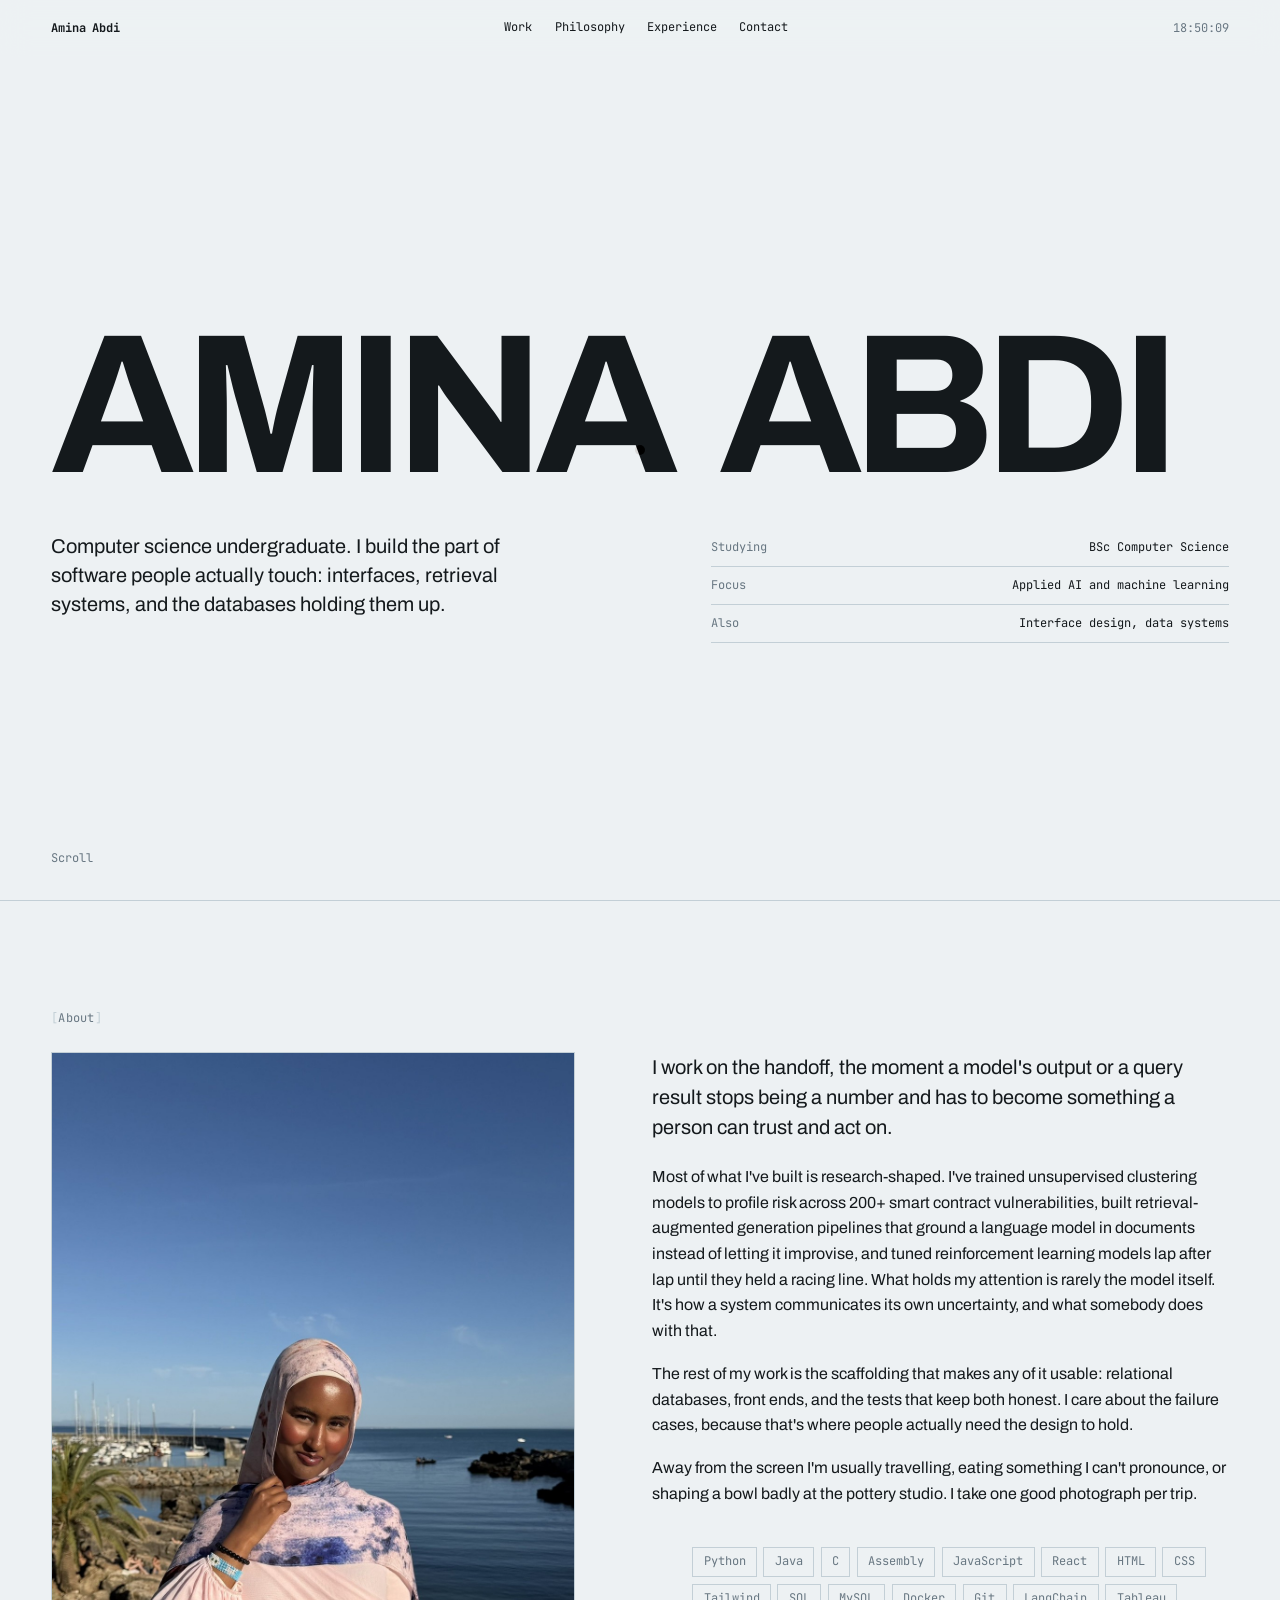
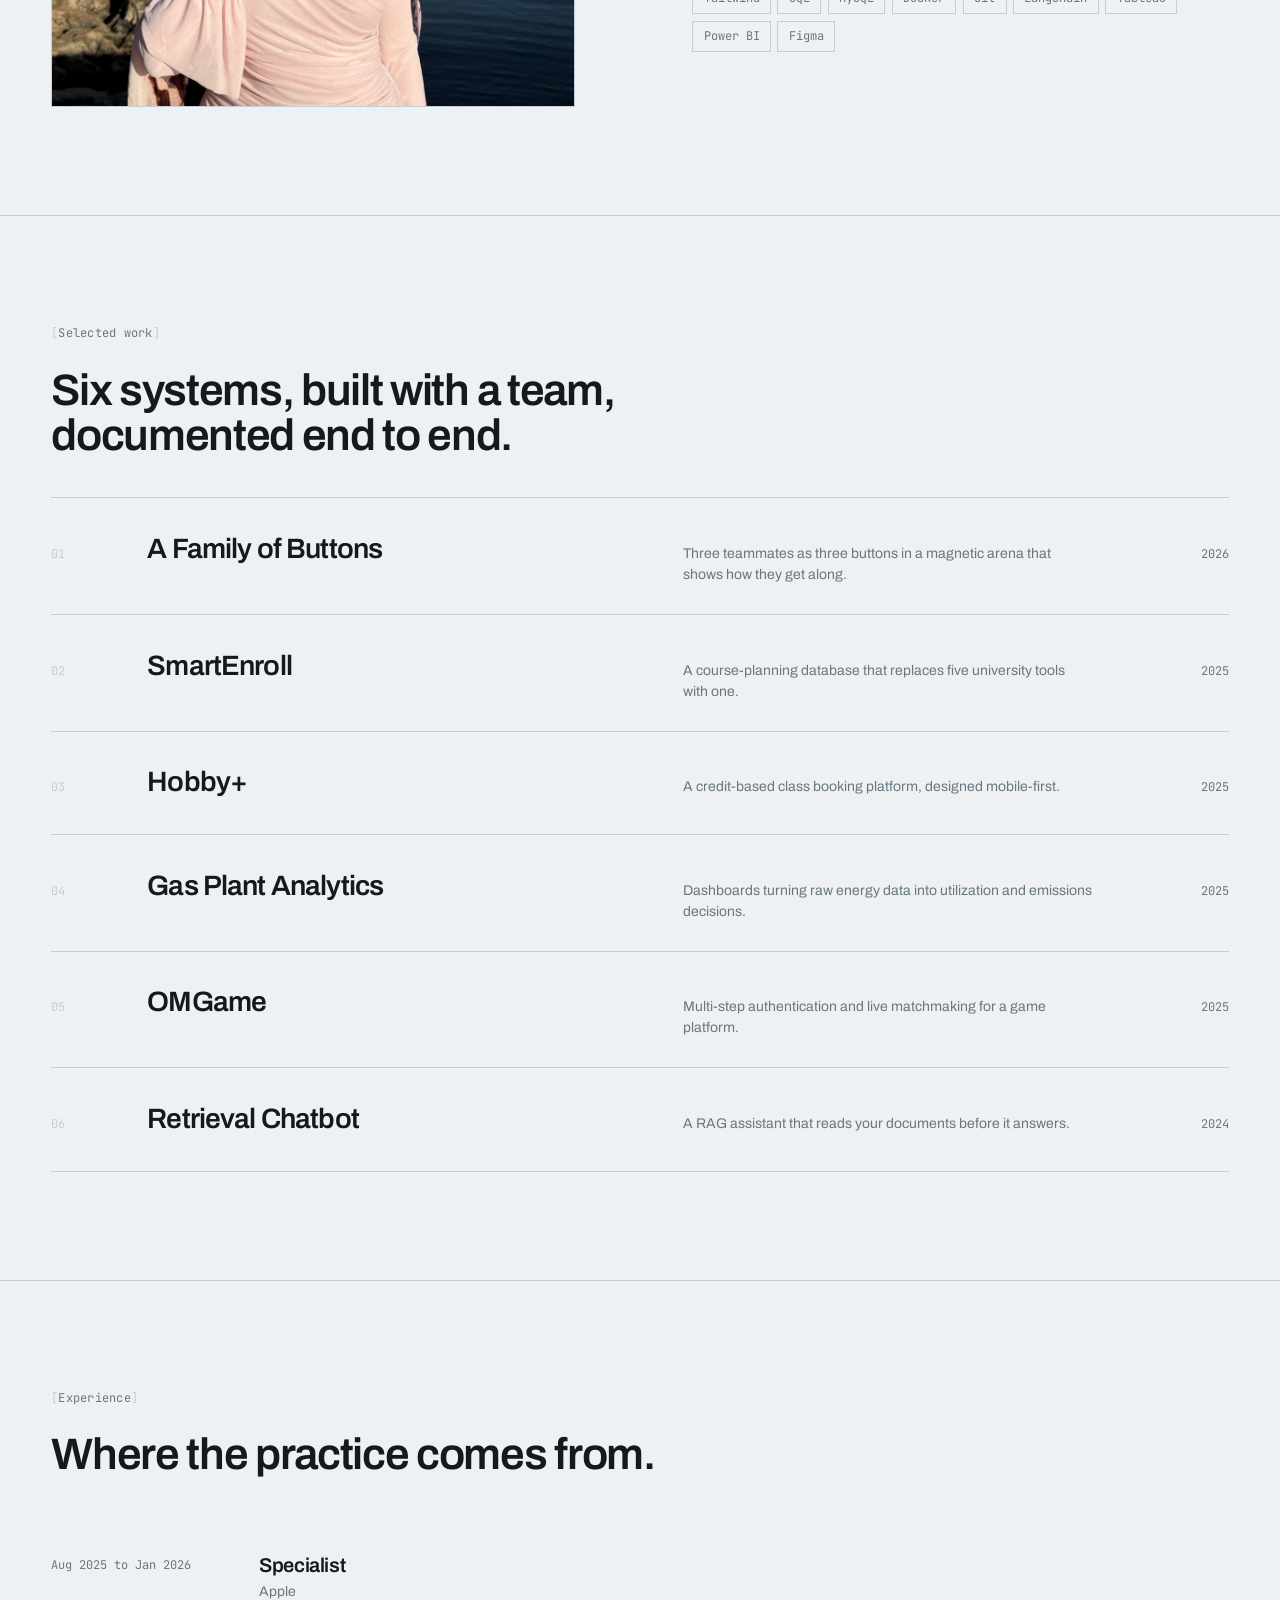
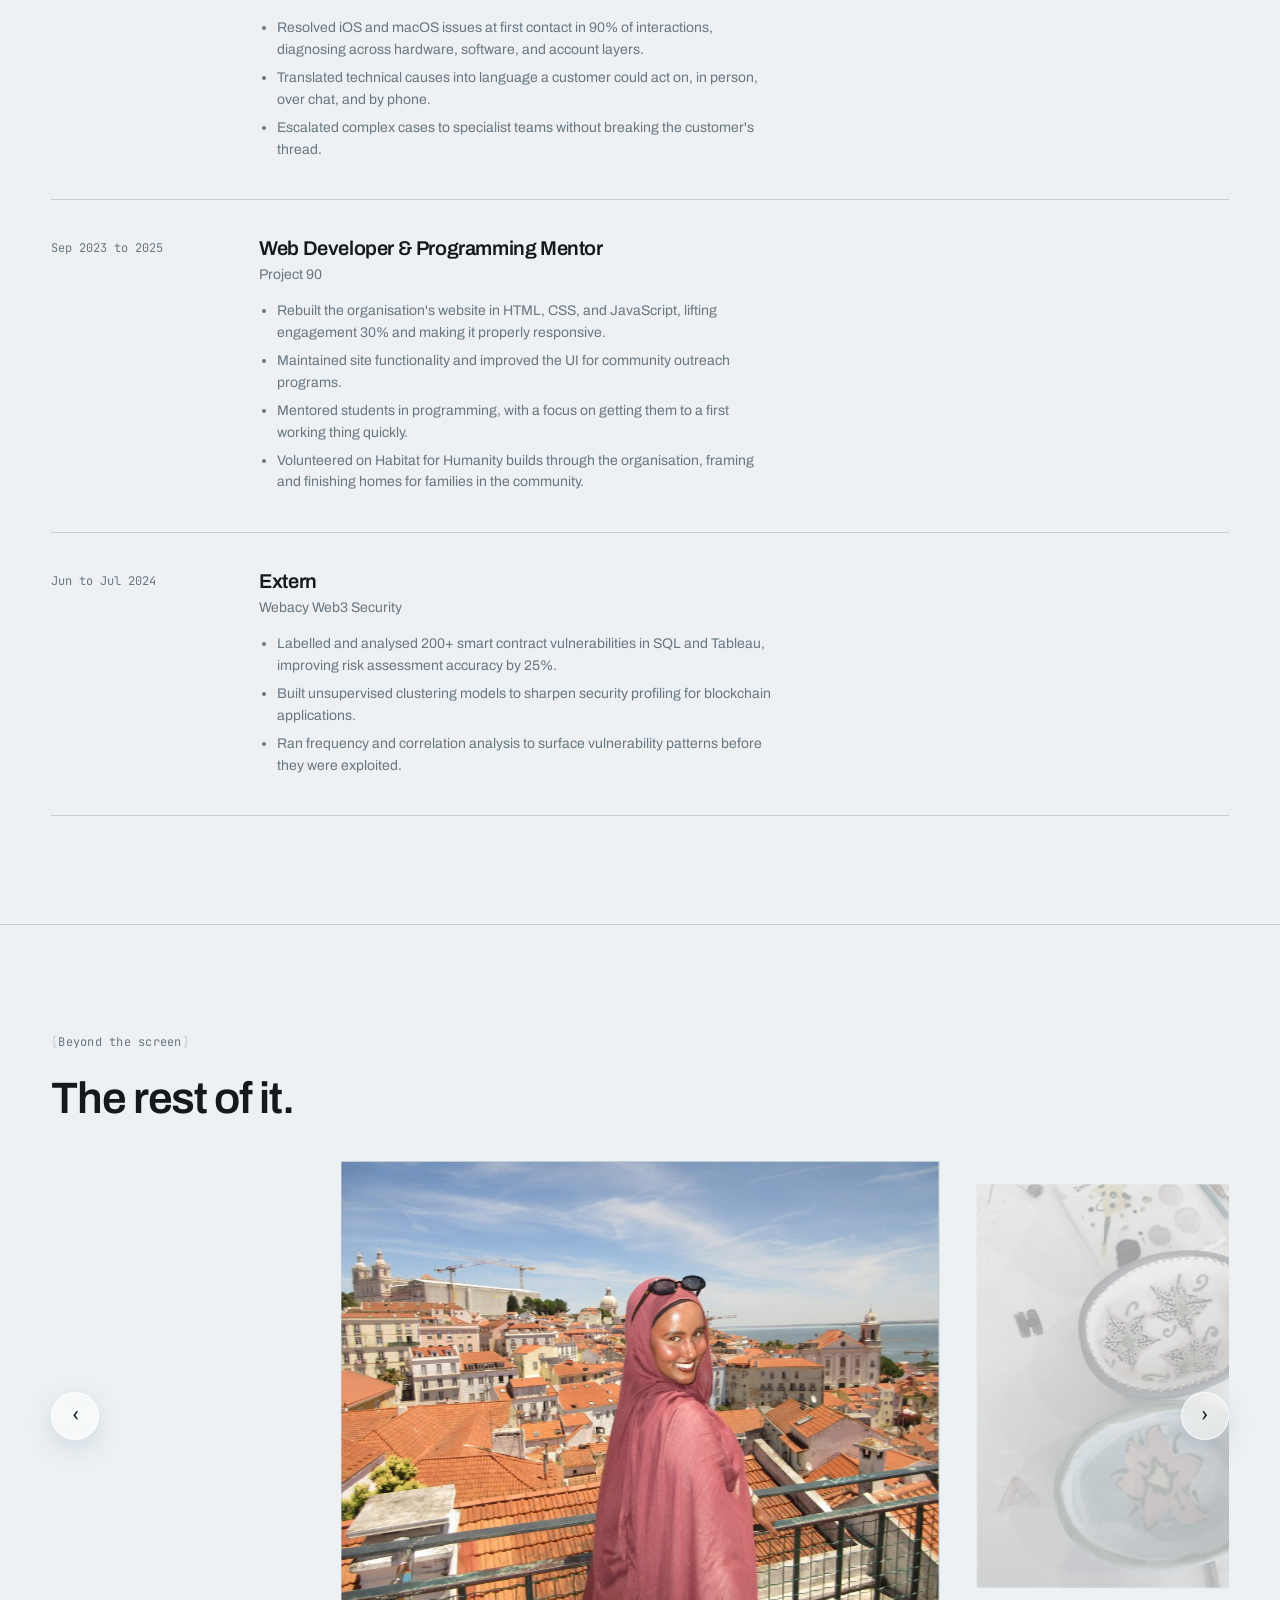
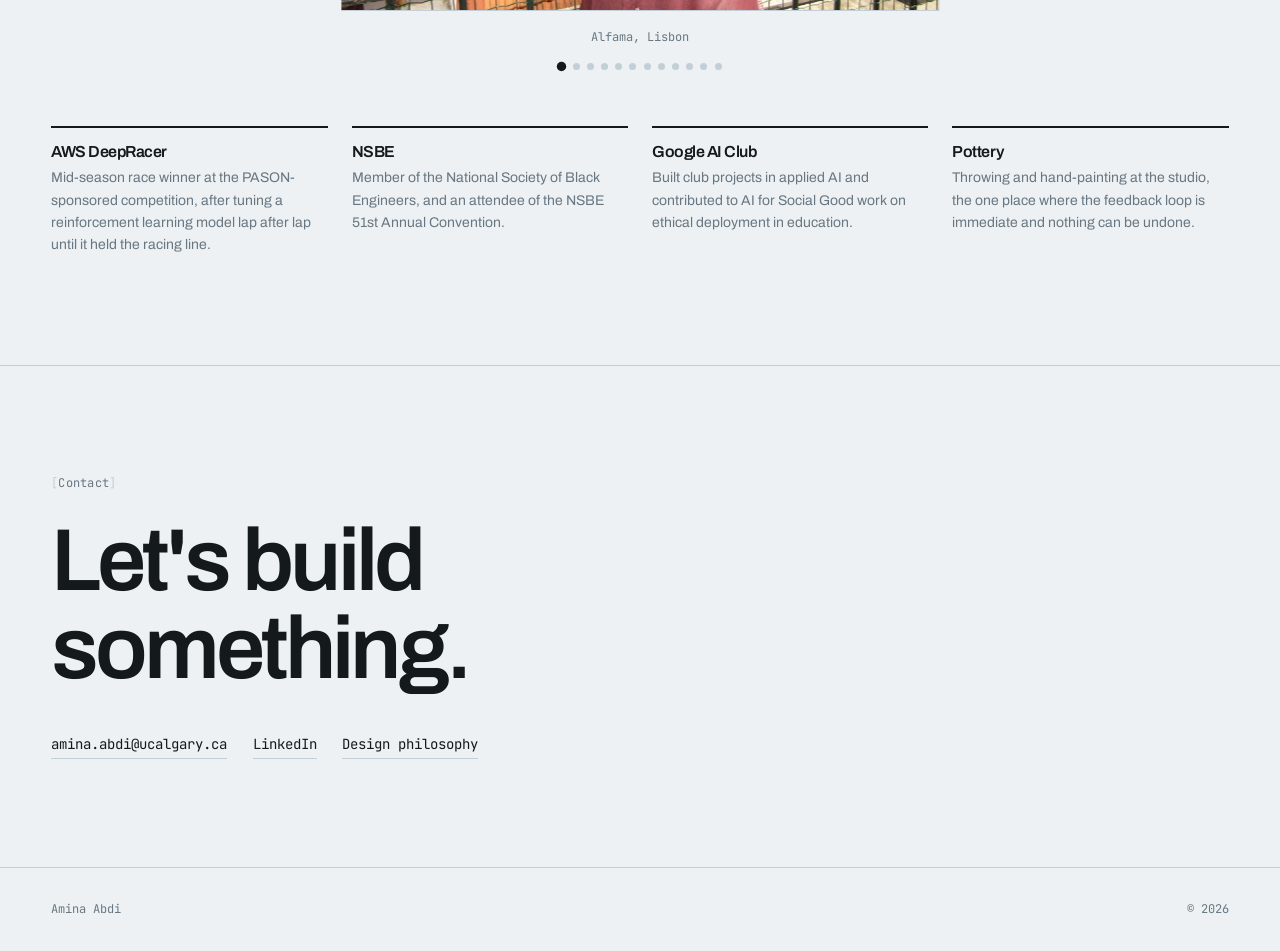
==== index.html @ ae1eb904 "CPSC 581 Portfolio: first version" ====
<!DOCTYPE html>
<html lang="en">
<head>
<meta charset="UTF-8">
<meta name="viewport" content="width=device-width, initial-scale=1.0">
<title>Amina Abdi | Computer Science &amp; Design</title>
<meta name="description" content="Portfolio of Amina Abdi. Computer science, applied AI and machine learning, and the interfaces that make them usable.">
<link rel="preconnect" href="https://fonts.googleapis.com">
<link rel="preconnect" href="https://fonts.gstatic.com" crossorigin>
<link href="https://fonts.googleapis.com/css2?family=Archivo:wght@400;500;600;700&family=JetBrains+Mono:wght@400;500&display=swap" rel="stylesheet">
<link rel="stylesheet" href="css/style.css">
</head>
<body>

<nav class="nav">
  <a href="index.html" class="nav-name">Amina Abdi</a>
  <div class="nav-links">
    <a href="#work">Work</a>
    <a href="philosophy.html">Philosophy</a>
    <a href="#experience">Experience</a>
    <a href="#contact">Contact</a>
  </div>
  <div class="clock"></div>
</nav>

<!-- ============ HERO ============ -->
<header class="hero">
  <h1 class="hero-name">AMINA ABDI</h1>

  <div class="hero-grid">
    <p class="hero-intro">
      Computer science undergraduate. I build the part of software
      people actually touch: interfaces, retrieval systems, and the databases
      holding them up.
    </p>

    <div class="hero-meta">
      <div><span>Studying</span><span>BSc Computer Science</span></div>
      <div><span>Focus</span><span>Applied AI and machine learning</span></div>
      <div><span>Also</span><span>Interface design, data systems</span></div>
    </div>
  </div>

  <div class="scroll-cue">Scroll</div>
</header>

<!-- ============ ABOUT ============ -->
<section class="section" id="about">
  <div class="wrap">
    <span class="marker">About</span>
    <div class="about-grid">

      <figure class="portrait" style="margin:0">
        <img src="assets/img/portrait.jpg" alt="Amina Abdi">
      </figure>

      <div>
        <p class="lede">
          I work on the handoff, the moment a model's output or a query result
          stops being a number and has to become something a person can trust
          and act on.
        </p>
        <p>
          Most of what I've built is research-shaped. I've trained unsupervised
          clustering models to profile risk across 200+ smart contract
          vulnerabilities, built retrieval-augmented generation pipelines that
          ground a language model in documents instead of letting it improvise,
          and tuned reinforcement learning models lap after lap until they held
          a racing line. What holds my attention is rarely the model itself. It's
          how a system communicates its own uncertainty, and what somebody
          does with that.
        </p>
        <p>
          The rest of my work is the scaffolding that makes any of it usable:
          relational databases, front ends, and the tests that keep both honest.
          I care about the failure cases, because that's where people actually
          need the design to hold.
        </p>
        <p>
          Away from the screen I'm usually travelling, eating something I can't
          pronounce, or shaping a bowl badly at the pottery studio. I take one
          good photograph per trip.
        </p>

        <ul class="skills">
          <li>Python</li><li>Java</li><li>C</li><li>Assembly</li>
          <li>JavaScript</li><li>React</li><li>HTML</li><li>CSS</li>
          <li>Tailwind</li><li>SQL</li><li>MySQL</li><li>Docker</li>
          <li>Git</li><li>LangChain</li><li>Tableau</li><li>Power BI</li>
          <li>Figma</li>
        </ul>
      </div>
    </div>
  </div>
</section>

<!-- ============ WORK ============ -->
<section class="section" id="work">
  <div class="wrap">
    <span class="marker">Selected work</span>
    <h2 class="section-head reveal">Six systems, built with a team, documented end to end.</h2>

    <div class="work-list">

      <a class="work-row" href="work/family-of-buttons.html" data-preview="assets/img/fob-final.jpg">
        <span class="work-index">01</span>
        <span class="work-title">A Family of Buttons</span>
        <span class="work-desc">Three teammates as three buttons in a magnetic arena that shows how they get along.</span>
        <span class="work-year">2026</span>
      </a>

      <a class="work-row" href="work/smartenroll.html" data-preview="assets/img/smartenroll-erd.png">
        <span class="work-index">02</span>
        <span class="work-title">SmartEnroll</span>
        <span class="work-desc">A course-planning database that replaces five university tools with one.</span>
        <span class="work-year">2025</span>
      </a>

      <a class="work-row" href="work/hobbyplus.html" data-preview="assets/img/hobbyplus-mobile.png">
        <span class="work-index">03</span>
        <span class="work-title">Hobby+</span>
        <span class="work-desc">A credit-based class booking platform, designed mobile-first.</span>
        <span class="work-year">2025</span>
      </a>

      <a class="work-row" href="work/gas-analytics.html" data-preview="assets/img/hackathon.png">
        <span class="work-index">04</span>
        <span class="work-title">Gas Plant Analytics</span>
        <span class="work-desc">Dashboards turning raw energy data into utilization and emissions decisions.</span>
        <span class="work-year">2025</span>
      </a>

      <a class="work-row" href="work/omgame.html" data-preview="assets/img/omgame.png">
        <span class="work-index">05</span>
        <span class="work-title">OMGame</span>
        <span class="work-desc">Multi-step authentication and live matchmaking for a game platform.</span>
        <span class="work-year">2025</span>
      </a>

      <a class="work-row" href="work/ai-chatbot.html" data-preview="assets/img/chatbot.png">
        <span class="work-index">06</span>
        <span class="work-title">Retrieval Chatbot</span>
        <span class="work-desc">A RAG assistant that reads your documents before it answers.</span>
        <span class="work-year">2024</span>
      </a>

    </div>
  </div>
</section>

<!-- ============ EXPERIENCE ============ -->
<section class="section" id="experience">
  <div class="wrap">
    <span class="marker">Experience</span>
    <h2 class="section-head reveal">Where the practice comes from.</h2>

    <div class="exp-row">
      <div class="exp-when">Aug 2025 to Jan 2026</div>
      <div>
        <div class="exp-role">Specialist</div>
        <div class="exp-org">Apple</div>
        <ul>
          <li>Resolved iOS and macOS issues at first contact in 90% of interactions, diagnosing across hardware, software, and account layers.</li>
          <li>Translated technical causes into language a customer could act on, in person, over chat, and by phone.</li>
          <li>Escalated complex cases to specialist teams without breaking the customer's thread.</li>
        </ul>
      </div>
    </div>

    <div class="exp-row">
      <div class="exp-when">Sep 2023 to 2025</div>
      <div>
        <div class="exp-role">Web Developer &amp; Programming Mentor</div>
        <div class="exp-org">Project 90</div>
        <ul>
          <li>Rebuilt the organisation's website in HTML, CSS, and JavaScript, lifting engagement 30% and making it properly responsive.</li>
          <li>Maintained site functionality and improved the UI for community outreach programs.</li>
          <li>Mentored students in programming, with a focus on getting them to a first working thing quickly.</li>
          <li>Volunteered on Habitat for Humanity builds through the organisation, framing and finishing homes for families in the community.</li>
        </ul>
      </div>
    </div>

    <div class="exp-row">
      <div class="exp-when">Jun to Jul 2024</div>
      <div>
        <div class="exp-role">Extern</div>
        <div class="exp-org">Webacy Web3 Security</div>
        <ul>
          <li>Labelled and analysed 200+ smart contract vulnerabilities in SQL and Tableau, improving risk assessment accuracy by 25%.</li>
          <li>Built unsupervised clustering models to sharpen security profiling for blockchain applications.</li>
          <li>Ran frequency and correlation analysis to surface vulnerability patterns before they were exploited.</li>
        </ul>
      </div>
    </div>
  </div>
</section>

<!-- ============ BEYOND ============ -->
<section class="section" id="beyond">
  <div class="wrap">
    <span class="marker">Beyond the screen</span>
    <h2 class="section-head reveal">The rest of it.</h2>

    <div class="carousel" data-carousel>
      <button class="car-btn car-prev" type="button" aria-label="Previous photo">&#8249;</button>
      <div class="car-viewport">
        <ul class="car-track">
          <li class="car-slide"><img src="assets/img/lisbon-portrait.jpg" alt="Amina on a terrace above the rooftops of Alfama, Lisbon" data-caption="Alfama, Lisbon"></li>
          <li class="car-slide"><img src="assets/img/pottery.jpg" alt="Two hand-painted ceramic dishes with floral patterns" data-caption="Pottery studio"></li>
          <li class="car-slide"><img src="assets/img/sintra-castle.jpg" alt="Stone tower and terraced gardens at Quinta da Regaleira" data-caption="Quinta da Regaleira, Sintra"></li>
          <li class="car-slide"><img src="assets/img/nsbe-wall.jpg" alt="Amina at the National Society of Black Engineers annual convention" data-caption="NSBE Annual Convention"></li>
          <li class="car-slide"><img src="assets/img/portugal.jpg" alt="Cliffs meeting the Atlantic at Cascais" data-caption="Cascais, Portugal"></li>
          <li class="car-slide"><img src="assets/img/nata.jpg" alt="Four pastéis de nata on a plate" data-caption="Pastéis de nata"></li>
          <li class="car-slide"><img src="assets/img/deepracer.jpg" alt="Amina beside the DeepRacer competition banner after winning" data-caption="AWS DeepRacer race winners"></li>
          <li class="car-slide"><img src="assets/img/travel.jpg" alt="Amina on the Dom Luís I Bridge in Porto" data-caption="Porto, Portugal"></li>
          <li class="car-slide"><img src="assets/img/sintra-path.jpg" alt="Cobbled path winding past a spired tower in Sintra" data-caption="Sintra"></li>
          <li class="car-slide"><img src="assets/img/lisbon-view.jpg" alt="Amina with arms raised at a viewpoint over Lisbon and the river" data-caption="Miradouro, Lisbon"></li>
          <li class="car-slide"><img src="assets/img/palace.jpg" alt="Chandeliered hall of a Portuguese palace" data-caption="Palace interior, Sintra"></li>
          <li class="car-slide"><img src="assets/img/nsbe-badge.jpg" alt="Amina's NSBE annual convention badge" data-caption="NSBE Annual Convention, Chicago"></li>
        </ul>
      </div>
      <button class="car-btn car-next" type="button" aria-label="Next photo">&#8250;</button>
      <p class="car-caption" aria-live="polite"></p>
      <div class="car-dots"></div>
    </div>

    <div class="notes">
      <div class="note">
        <h3>AWS DeepRacer</h3>
        <p>Mid-season race winner at the PASON-sponsored competition, after tuning a reinforcement learning model lap after lap until it held the racing line.</p>
      </div>
      <div class="note">
        <h3>NSBE</h3>
        <p>Member of the National Society of Black Engineers, and an attendee of the NSBE 51st Annual Convention.</p>
      </div>
      <div class="note">
        <h3>Google AI Club</h3>
        <p>Built club projects in applied AI and contributed to AI for Social Good work on ethical deployment in education.</p>
      </div>
      <div class="note">
        <h3>Pottery</h3>
        <p>Throwing and hand-painting at the studio, the one place where the feedback loop is immediate and nothing can be undone.</p>
      </div>
    </div>
  </div>
</section>

<!-- ============ CONTACT ============ -->
<section class="section" id="contact">
  <div class="wrap">
    <span class="marker">Contact</span>
    <h2 class="contact-head reveal">Let's build<br>something.</h2>
    <div class="contact-links">
      <a href="mailto:amina.abdi@ucalgary.ca">amina.abdi@ucalgary.ca</a>
      <a href="https://ca.linkedin.com/in/abdi-amina" target="_blank" rel="noopener">LinkedIn</a>
      <a href="philosophy.html">Design philosophy</a>
    </div>
  </div>
</section>

<footer class="foot">
  <span>Amina Abdi</span>
  <span>&copy; 2026</span>
</footer>

<script src="js/main.js"></script>
</body>
</html>
---- css/style.css ----
/* ============================================================
   AMINA ABDI — PORTFOLIO
   Design system: "Cold Clarity"
   Palette and type pulled from glacial / editorial references.
   ============================================================ */

/* ---------- 1. TOKENS ---------- */
:root {
  /* Colour — a cold, glacial monochrome. Warmth comes from photographs only. */
  --ice:    #EDF1F3;   /* page base        */
  --frost:  #FFFFFF;   /* raised panels    */
  --mist:   #C3CFD6;   /* rules, dividers  */
  --slate:  #687782;   /* secondary text   */
  --ink:    #14191C;   /* display + body   */
  --glow:   #8FBAD4;   /* the lit igloo edge — the one accent */

  /* Type */
  --display: "Archivo", "Helvetica Neue", Helvetica, Arial, sans-serif;
  --mono: "JetBrains Mono", ui-monospace, "SF Mono", Menlo, monospace;

  /* Scale — a modular scale, ~1.33 */
  --t-xs:   0.75rem;
  --t-sm:   0.875rem;
  --t-base: 1rem;
  --t-md:   1.25rem;
  --t-lg:   1.75rem;
  --t-xl:   2.75rem;
  --t-2xl:  4rem;

  /* Space */
  --gutter: clamp(1.25rem, 4vw, 4rem);
  --section: clamp(5rem, 12vh, 9rem);

  /* Motion */
  --ease: cubic-bezier(0.22, 0.61, 0.36, 1);
}

/* ---------- 2. RESET ---------- */
*, *::before, *::after { box-sizing: border-box; }

html {
  scroll-behavior: smooth;
  -webkit-font-smoothing: antialiased;
  -moz-osx-font-smoothing: grayscale;
}

body {
  margin: 0;
  background: var(--ice);
  color: var(--ink);
  font-family: var(--display);
  font-size: var(--t-base);
  line-height: 1.6;
  font-weight: 400;
  overflow-x: hidden;
}

img { max-width: 100%; display: block; }

a { color: inherit; text-decoration: none; }

h1, h2, h3 { margin: 0; font-weight: 600; letter-spacing: -0.03em; line-height: 1.02; }

p { margin: 0 0 1.1em; max-width: 68ch; }

::selection { background: var(--glow); color: var(--ink); }

/* Keyboard focus — visible, never removed */
:focus-visible {
  outline: 2px solid var(--ink);
  outline-offset: 4px;
}

/* ---------- 3. SHARED PIECES ---------- */

/* A monospace marker. Encodes a section's position, not decoration. */
.marker {
  font-family: var(--mono);
  font-size: var(--t-xs);
  color: var(--slate);
  letter-spacing: 0.02em;
  display: block;
  margin-bottom: 1.5rem;
}
.marker::before { content: "["; color: var(--mist); }
.marker::after  { content: "]"; color: var(--mist); }

.wrap {
  max-width: 1340px;
  margin: 0 auto;
  padding-inline: var(--gutter);
}

.section {
  padding-block: var(--section);
  border-top: 1px solid var(--mist);
}

.section-head {
  font-size: var(--t-xl);
  margin-bottom: 2.5rem;
  max-width: 28ch;
  text-wrap: balance;
}

.lede {
  font-size: var(--t-md);
  line-height: 1.5;
  color: var(--ink);
  max-width: 54ch;
}

.muted { color: var(--slate); }

/* ---------- 4. FROST CURTAIN (page transition) ---------- */
.curtain {
  position: fixed;
  inset: 0;
  z-index: 9000;
  background: var(--ink);
  transform: scaleY(0);
  transform-origin: bottom;
  pointer-events: none;
}
.curtain.in  { transform: scaleY(1); transform-origin: bottom; transition: transform .5s var(--ease); }
.curtain.out { transform: scaleY(0); transform-origin: top;    transition: transform .5s var(--ease); }

/* ---------- 5. CURSOR ---------- */
.cursor {
  position: fixed;
  top: 0; left: 0;
  width: 10px; height: 10px;
  border-radius: 50%;
  background: var(--ink);
  pointer-events: none;
  z-index: 8000;
  transform: translate(-50%, -50%);
  transition: width .25s var(--ease), height .25s var(--ease), background .25s var(--ease);
  mix-blend-mode: difference;
}
.cursor.wide { width: 46px; height: 46px; background: var(--glow); }
@media (hover: none) { .cursor { display: none; } }

/* ---------- 6. NAV ---------- */
.nav {
  position: fixed;
  top: 0; left: 0; right: 0;
  z-index: 100;
  display: flex;
  justify-content: space-between;
  align-items: center;
  padding: 1.1rem var(--gutter);
  font-family: var(--mono);
  font-size: var(--t-xs);
  background: rgba(237, 241, 243, 0.72);
  backdrop-filter: blur(14px);
  -webkit-backdrop-filter: blur(14px);
  border-bottom: 1px solid transparent;
  transition: border-color .3s var(--ease);
}
.nav.stuck { border-bottom-color: var(--mist); }

.nav-name { font-weight: 700; letter-spacing: -0.01em; white-space: nowrap; }

/* Below tablet the links take a row of their own rather than overflowing. */
@media (max-width: 760px) {
  .nav { flex-wrap: wrap; row-gap: 0.5rem; padding-block: 0.75rem; }
  .nav-links { order: 3; flex-basis: 100%; justify-content: space-between; gap: 0.75rem; }
}

.nav-links { display: flex; gap: 1.4rem; align-items: center; }
.nav-links a { position: relative; padding-bottom: 2px; }
.nav-links a::after {
  content: "";
  position: absolute;
  left: 0; bottom: 0;
  width: 100%; height: 1px;
  background: var(--ink);
  transform: scaleX(0);
  transform-origin: right;
  transition: transform .35s var(--ease);
}
.nav-links a:hover::after,
.nav-links a[aria-current="page"]::after { transform: scaleX(1); transform-origin: left; }

.clock { color: var(--slate); font-variant-numeric: tabular-nums; }
@media (max-width: 720px) { .clock { display: none; } }

/* ---------- 7. HERO ---------- */
.hero {
  min-height: 100svh;
  display: flex;
  flex-direction: column;
  justify-content: center;
  padding: 7rem var(--gutter) 3rem;
  position: relative;
}

/* The name — set enormous, edge to edge. The one bold gesture on the page. */
.hero-name {
  font-size: clamp(3.4rem, 15.5vw, 15rem);
  font-weight: 700;
  letter-spacing: -0.055em;
  line-height: 0.86;
  margin: 0 0 2.5rem;
  display: flex;
  flex-wrap: wrap;
  /* Flex containers drop whitespace nodes, so the word space is set here. */
  gap: 0 0.26em;
}

/* Each letter is an ice block that falls into place on load. */
.hero-name .shard {
  display: inline-block;
  will-change: transform, opacity, filter;
}

.hero-grid {
  display: grid;
  grid-template-columns: minmax(0, 1.15fr) minmax(0, 1fr);
  gap: clamp(2rem, 5vw, 5rem);
  align-items: start;
}
@media (max-width: 860px) { .hero-grid { grid-template-columns: 1fr; } }

.hero-intro { font-size: var(--t-md); line-height: 1.45; max-width: 46ch; }

.hero-meta {
  font-family: var(--mono);
  font-size: var(--t-xs);
  color: var(--slate);
  display: grid;
  gap: 0.55rem;
  padding-top: 0.4rem;
}
.hero-meta div { display: flex; justify-content: space-between; gap: 2rem; border-bottom: 1px solid var(--mist); padding-bottom: 0.55rem; }
.hero-meta span:last-child { color: var(--ink); text-align: right; }

.scroll-cue {
  position: absolute;
  bottom: 2rem; left: var(--gutter);
  font-family: var(--mono);
  font-size: var(--t-xs);
  color: var(--slate);
}

/* ---------- 8. ABOUT ---------- */
.about-grid {
  display: grid;
  grid-template-columns: minmax(0, 1fr) minmax(0, 1.1fr);
  gap: clamp(2rem, 6vw, 6rem);
  align-items: start;
}
@media (max-width: 860px) { .about-grid { grid-template-columns: 1fr; } }

.portrait {
  position: relative;
  aspect-ratio: 4 / 5;
  background: var(--frost);
  border: 1px solid var(--mist);
  overflow: hidden;
  /* An outline isn't clipped by this element's own overflow, so it can
     step outward on hover. */
  outline: 1px solid transparent;
  outline-offset: 0;
  transition: outline-color .45s var(--ease), outline-offset .45s var(--ease);
}
.portrait:hover { outline-color: var(--ink); outline-offset: 12px; }

.portrait img {
  width: 100%;
  height: 100%;
  object-fit: cover;
  transition: transform .9s var(--ease);
}
.portrait:hover img { transform: scale(1.035); }

/* A hairline rule inside the frame, to echo the outline stepping out. */
.portrait::after {
  content: "";
  position: absolute;
  inset: 14px;
  border: 1px solid rgba(255, 255, 255, 0.75);
  opacity: 0;
  pointer-events: none;
  transition: opacity .45s var(--ease);
}
.portrait:hover::after { opacity: 1; }

@media (prefers-reduced-motion: reduce) {
  .portrait:hover img { transform: none; }
}
.portrait-fallback {
  position: absolute; inset: 0;
  display: grid; place-content: center; gap: .4rem; text-align: center;
  font-family: var(--mono); font-size: var(--t-xs); color: var(--slate);
  padding: 2rem;
}

.skills {
  margin-top: 2.5rem;
  display: flex;
  flex-wrap: wrap;
  gap: 0.4rem;
}
.skills li {
  list-style: none;
  font-family: var(--mono);
  font-size: var(--t-xs);
  padding: 0.3rem 0.65rem;
  border: 1px solid var(--mist);
  color: var(--slate);
}

/* ---------- 9. WORK LIST ---------- */
/* A list, not a grid of cards. Hovering a row floats its preview. */
.work-list { border-top: 1px solid var(--mist); }

.work-row {
  display: grid;
  grid-template-columns: 4.5rem minmax(0, 1fr) minmax(0, 0.8fr) 7rem;
  gap: 1.5rem;
  align-items: baseline;
  padding: 1.8rem 0;
  border-bottom: 1px solid var(--mist);
  position: relative;
  transition: padding-left .45s var(--ease), color .3s var(--ease);
}
.work-row:hover { padding-left: 1.2rem; }
.work-row:hover .work-title { color: var(--ink); }

.work-index { font-family: var(--mono); font-size: var(--t-xs); color: var(--mist); }
.work-title { font-size: var(--t-lg); font-weight: 600; letter-spacing: -0.03em; transition: color .3s var(--ease); }
.work-desc  { font-size: var(--t-sm); color: var(--slate); line-height: 1.5; }
.work-year  { font-family: var(--mono); font-size: var(--t-xs); color: var(--slate); text-align: right; }

@media (max-width: 860px) {
  .work-row { grid-template-columns: 3rem 1fr; gap: .5rem 1rem; }
  .work-desc { grid-column: 2; }
  .work-year { grid-column: 2; text-align: left; }
}

/* Floating preview that trails the cursor */
.preview {
  position: fixed;
  top: 0; left: 0;
  width: 320px;
  aspect-ratio: 4 / 3;
  pointer-events: none;
  z-index: 50;
  opacity: 0;
  overflow: hidden;
  border: 1px solid var(--mist);
  background: var(--frost);
  transform: translate(-50%, -50%) scale(0.94);
  transition: opacity .35s var(--ease), transform .35s var(--ease);
}
.preview.show { opacity: 1; transform: translate(-50%, -50%) scale(1); }
.preview img { width: 100%; height: 100%; object-fit: cover; }
@media (max-width: 1024px) { .preview { display: none; } }

/* ---------- 10. EXPERIENCE (a real sequence, so it is numbered by date) ---------- */
.exp-row {
  display: grid;
  grid-template-columns: 11rem minmax(0, 1fr);
  gap: 2rem;
  padding: 2rem 0;
  border-bottom: 1px solid var(--mist);
}
.exp-row:first-child { border-top: 1px solid var(--mist); }
@media (max-width: 720px) { .exp-row { grid-template-columns: 1fr; gap: .5rem; } }

.exp-when { font-family: var(--mono); font-size: var(--t-xs); color: var(--slate); padding-top: .45rem; }
.exp-role { font-size: var(--t-md); font-weight: 600; letter-spacing: -0.02em; }
.exp-org  { color: var(--slate); font-size: var(--t-sm); margin-bottom: .9rem; }
.exp-row ul { margin: 0; padding-left: 1.1rem; }
.exp-row li { font-size: var(--t-sm); color: var(--slate); margin-bottom: .4rem; line-height: 1.55; max-width: 62ch; }

/* ---------- 11. BEYOND (photographs carry the colour) ---------- */
.beyond-grid {
  display: grid;
  grid-template-columns: repeat(auto-fit, minmax(240px, 1fr));
  gap: 1.5rem;
  margin-bottom: 3rem;
}
.photo {
  position: relative;
  overflow: hidden;
  background: var(--frost);
  border: 1px solid var(--mist);
}
.photo img { width: 100%; aspect-ratio: 3 / 4; object-fit: cover; transition: transform 1.1s var(--ease); }
.photo:hover img { transform: scale(1.04); }
.photo figcaption {
  font-family: var(--mono);
  font-size: var(--t-xs);
  color: var(--slate);
  padding: .8rem 1rem;
  border-top: 1px solid var(--mist);
}

/* ---------- 11b. CAROUSEL ---------- */
.carousel { position: relative; margin-bottom: 3.5rem; }

.car-viewport { overflow: hidden; }

.car-track {
  display: flex;
  align-items: center;
  gap: 1.25rem;
  margin: 0;
  padding: 0;
  list-style: none;
  height: clamp(300px, 50vh, 520px);
  transition: transform .75s var(--ease);
  will-change: transform;
}

.car-slide {
  flex: 0 0 auto;
  height: 100%;
  opacity: 0.32;
  transform: scale(0.9);
  filter: grayscale(0.55);
  transition: opacity .6s var(--ease), transform .6s var(--ease), filter .6s var(--ease);
}
.car-slide.is-active { opacity: 1; transform: scale(1); filter: none; }

.car-slide img {
  height: 100%;
  width: auto;
  max-width: none;
  object-fit: cover;
  border: 1px solid var(--mist);
  background: var(--frost);
  user-select: none;
  -webkit-user-drag: none;
}

/* Glass controls */
.car-btn {
  position: absolute;
  top: 50%;
  z-index: 5;
  width: 48px;
  height: 48px;
  border-radius: 50%;
  border: 1px solid rgba(255,255,255,0.8);
  background: rgba(255,255,255,0.5);
  backdrop-filter: blur(10px);
  -webkit-backdrop-filter: blur(10px);
  box-shadow: 0 8px 26px rgba(99,142,169,0.22);
  color: var(--ink);
  font-family: var(--display);
  font-size: 1.3rem;
  line-height: 1;
  cursor: pointer;
  transform: translateY(-50%);
  transition: background .3s var(--ease), transform .3s var(--ease);
}
.car-btn:hover { background: rgba(255,255,255,0.85); }
.car-btn:active { transform: translateY(-50%) scale(0.94); }
.car-prev { left: 0; }
.car-next { right: 0; }
@media (max-width: 620px) { .car-btn { width: 40px; height: 40px; font-size: 1.1rem; } }

.car-caption {
  margin-top: 1.1rem;
  max-width: none;
  text-align: center;
  font-family: var(--mono);
  font-size: var(--t-xs);
  color: var(--slate);
  min-height: 1.4em;
}

.car-dots {
  display: flex;
  justify-content: center;
  gap: 0.45rem;
  margin-top: 1rem;
  flex-wrap: wrap;
}
.car-dot {
  width: 7px; height: 7px;
  padding: 0;
  border-radius: 50%;
  border: 0;
  background: var(--mist);
  cursor: pointer;
  transition: background .3s var(--ease), transform .3s var(--ease);
}
.car-dot.is-active { background: var(--ink); transform: scale(1.35); }

@media (prefers-reduced-motion: reduce) {
  .car-track, .car-slide { transition: none !important; }
}

.notes { display: grid; grid-template-columns: repeat(auto-fit, minmax(230px, 1fr)); gap: 1.5rem; }
.note { border-top: 2px solid var(--ink); padding-top: 1rem; }
.note h3 { font-size: var(--t-base); margin-bottom: .4rem; }
.note p { font-size: var(--t-sm); color: var(--slate); margin: 0; }

/* ---------- 12. CONTACT ---------- */
.contact-head {
  font-size: clamp(2.2rem, 7vw, 5.5rem);
  letter-spacing: -0.045em;
  line-height: 1;
  margin-bottom: 2.5rem;
}
.contact-links { display: flex; flex-wrap: wrap; gap: 1.6rem; font-family: var(--mono); font-size: var(--t-sm); }
.contact-links a { border-bottom: 1px solid var(--mist); padding-bottom: 3px; transition: border-color .3s var(--ease); }
.contact-links a:hover { border-bottom-color: var(--ink); }

.foot {
  display: flex; justify-content: space-between; flex-wrap: wrap; gap: 1rem;
  padding: 2rem var(--gutter);
  font-family: var(--mono); font-size: var(--t-xs); color: var(--slate);
  border-top: 1px solid var(--mist);
}

/* ---------- 13. CASE STUDY PAGES ---------- */
.case-hero { padding: 9rem var(--gutter) 0; }
.case-title { font-size: clamp(2.6rem, 9vw, 7rem); letter-spacing: -0.05em; line-height: .95; margin-bottom: 1.5rem; }
.case-sub { font-size: var(--t-md); color: var(--slate); max-width: 50ch; }

.case-facts {
  display: grid;
  grid-template-columns: repeat(auto-fit, minmax(160px, 1fr));
  gap: 1.5rem;
  margin: 3.5rem 0;
  padding-top: 1.5rem;
  border-top: 1px solid var(--mist);
  font-family: var(--mono);
  font-size: var(--t-xs);
}
.case-facts dt { color: var(--slate); margin-bottom: .35rem; }
.case-facts dd { margin: 0; color: var(--ink); line-height: 1.5; }

.case-body h2 { font-size: var(--t-lg); margin: 3rem 0 1rem; }
.case-body p, .case-body li { color: var(--ink); }
.case-body ul { padding-left: 1.1rem; }
.case-body li { margin-bottom: .5rem; max-width: 66ch; }

.pull {
  font-size: var(--t-lg);
  letter-spacing: -0.025em;
  line-height: 1.25;
  border-left: 2px solid var(--glow);
  padding-left: 1.5rem;
  margin: 3rem 0;
  max-width: 34ch;
}

.case-figure { margin: 2.5rem 0; border: 1px solid var(--mist); background: var(--frost); }
.case-figure figcaption { font-family: var(--mono); font-size: var(--t-xs); color: var(--slate); padding: .85rem 1rem; border-top: 1px solid var(--mist); }

.case-nav { display: flex; justify-content: space-between; gap: 1rem; padding: 3rem 0; font-family: var(--mono); font-size: var(--t-sm); border-top: 1px solid var(--mist); margin-top: 4rem; }

/* ---------- 13b. LIQUID GLASS ---------- */
/* An animated glass sigil per project, drawn in SVG. It sits beside the
   title as an identifying mark — the screenshot below it stays the evidence. */

.case-hero-grid {
  display: grid;
  grid-template-columns: minmax(0, 1fr) auto;
  gap: clamp(1.5rem, 5vw, 4rem);
  align-items: center;
}
@media (max-width: 860px) {
  .case-hero-grid { grid-template-columns: 1fr; gap: 2.5rem; }
}

.glass-mark {
  width: clamp(130px, 18vw, 230px);
  aspect-ratio: 1;
  animation: mark-float 9s ease-in-out infinite;
}
.glass-mark svg {
  width: 100%;
  height: 100%;
  display: block;
  filter: drop-shadow(0 20px 34px rgba(99, 142, 169, 0.3));
}

@keyframes mark-float {
  0%, 100% { transform: translateY(0) rotate(0deg); }
  50%      { transform: translateY(-13px) rotate(-1.4deg); }
}

.glass-sheen {
  transform-box: view-box;
  animation: sheen 7s ease-in-out infinite;
}
@keyframes sheen {
  0%   { transform: translateX(-130px); opacity: 0; }
  18%  { opacity: 0.9; }
  70%  { opacity: 0.5; }
  100% { transform: translateX(250px); opacity: 0; }
}

/* Glass treatment on the project screenshots — refraction on hover, so the
   motion answers something the viewer did rather than running on its own. */
.case-figure { position: relative; isolation: isolate; overflow: hidden; }
.case-figure::after {
  content: "";
  position: absolute;
  inset: 0;
  z-index: 2;
  pointer-events: none;
  background: linear-gradient(104deg,
    transparent 30%,
    rgba(255,255,255,0.58) 44%,
    rgba(143,186,212,0.3) 52%,
    transparent 64%);
  transform: translateX(-110%);
  transition: transform 1.15s var(--ease);
}
.case-figure:hover::after { transform: translateX(110%); }

.case-figure::before {
  content: "";
  position: absolute;
  inset: 0;
  z-index: 3;
  pointer-events: none;
  box-shadow:
    inset 0 1px 0 rgba(255,255,255,0.9),
    inset 0 0 40px rgba(143,186,212,0.18);
}

/* ---------- 14. REVEAL (used only on section headings) ---------- */
.reveal { opacity: 0; transform: translateY(18px); }
.reveal.seen { opacity: 1; transform: none; transition: opacity .7s var(--ease), transform .7s var(--ease); }

/* ---------- 15. REDUCED MOTION ---------- */
@media (prefers-reduced-motion: reduce) {
  *, *::before, *::after {
    animation-duration: 0.001ms !important;
    transition-duration: 0.001ms !important;
    scroll-behavior: auto !important;
  }
  .reveal { opacity: 1; transform: none; }
  .hero-name .shard { opacity: 1 !important; transform: none !important; filter: none !important; }
  .cursor, .preview { display: none; }
  .glass-mark, .glass-sheen { animation: none !important; }
  .case-figure::after { display: none; }
}
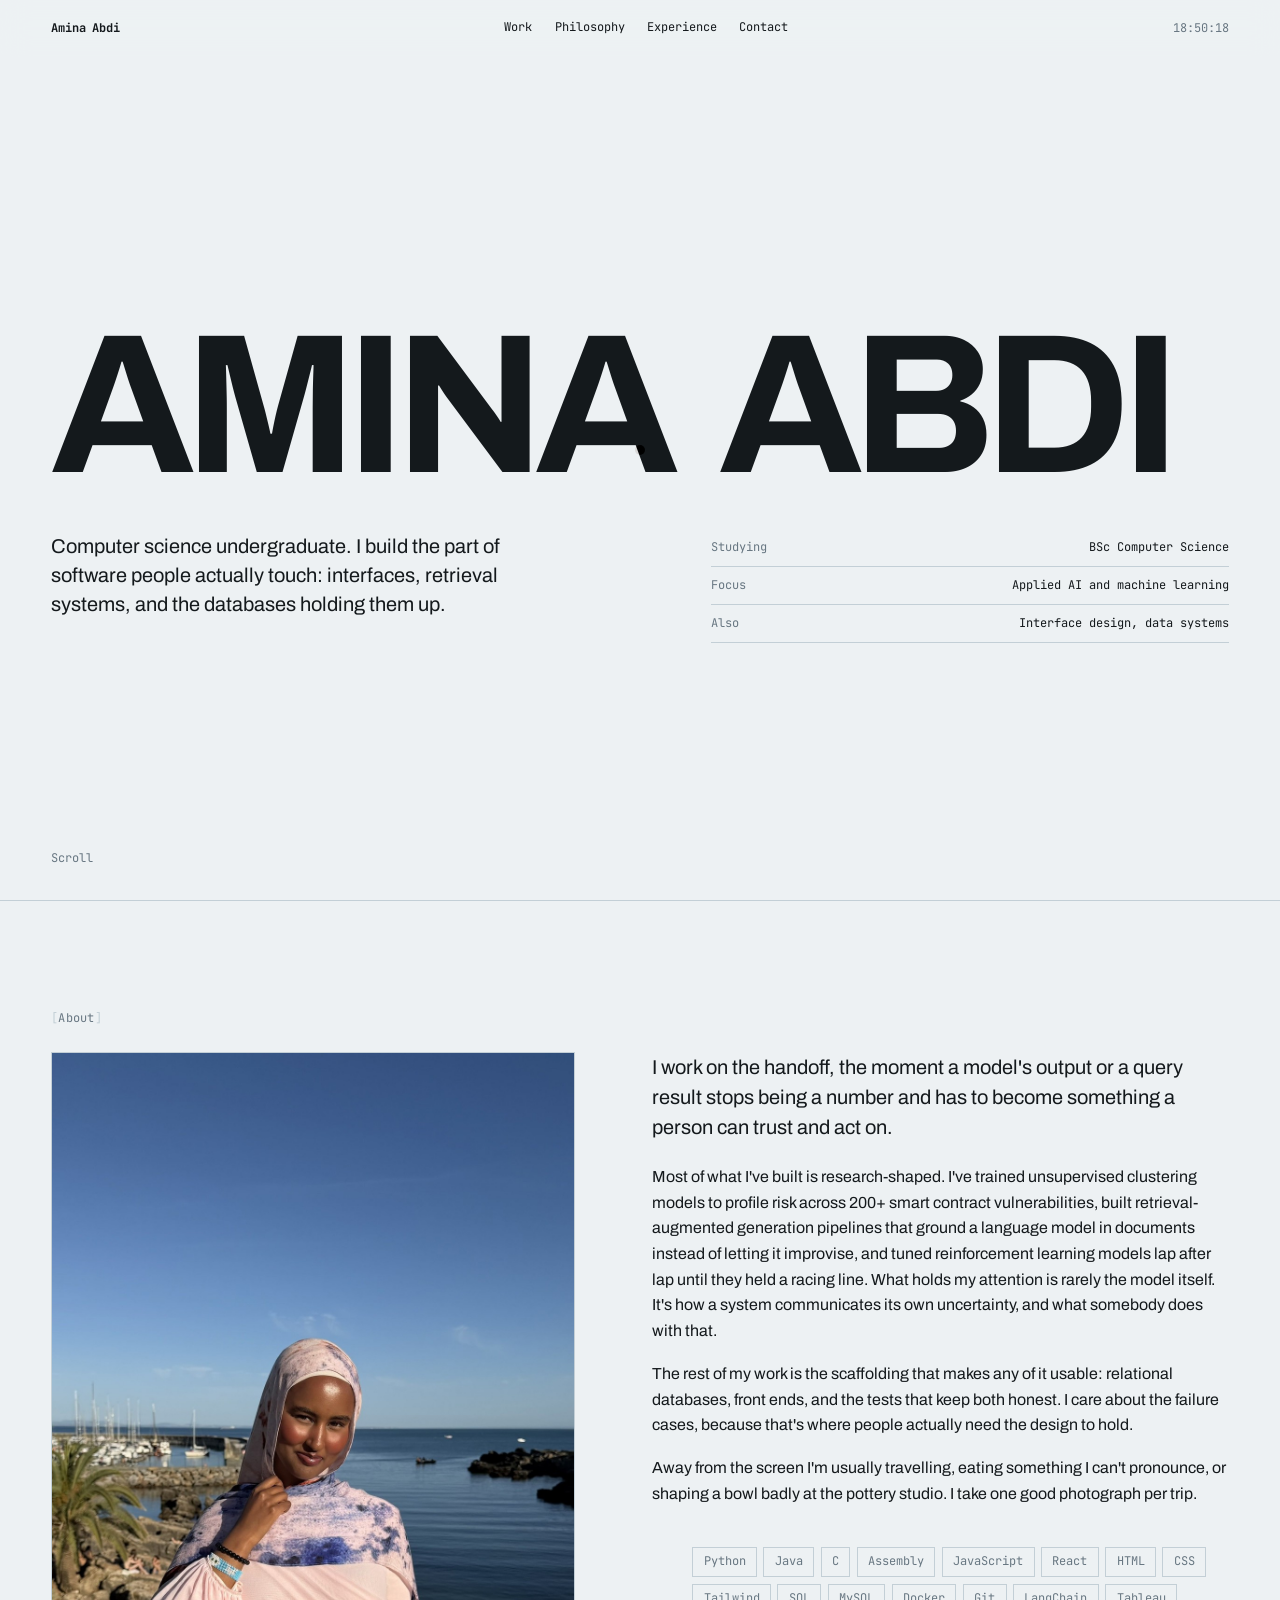
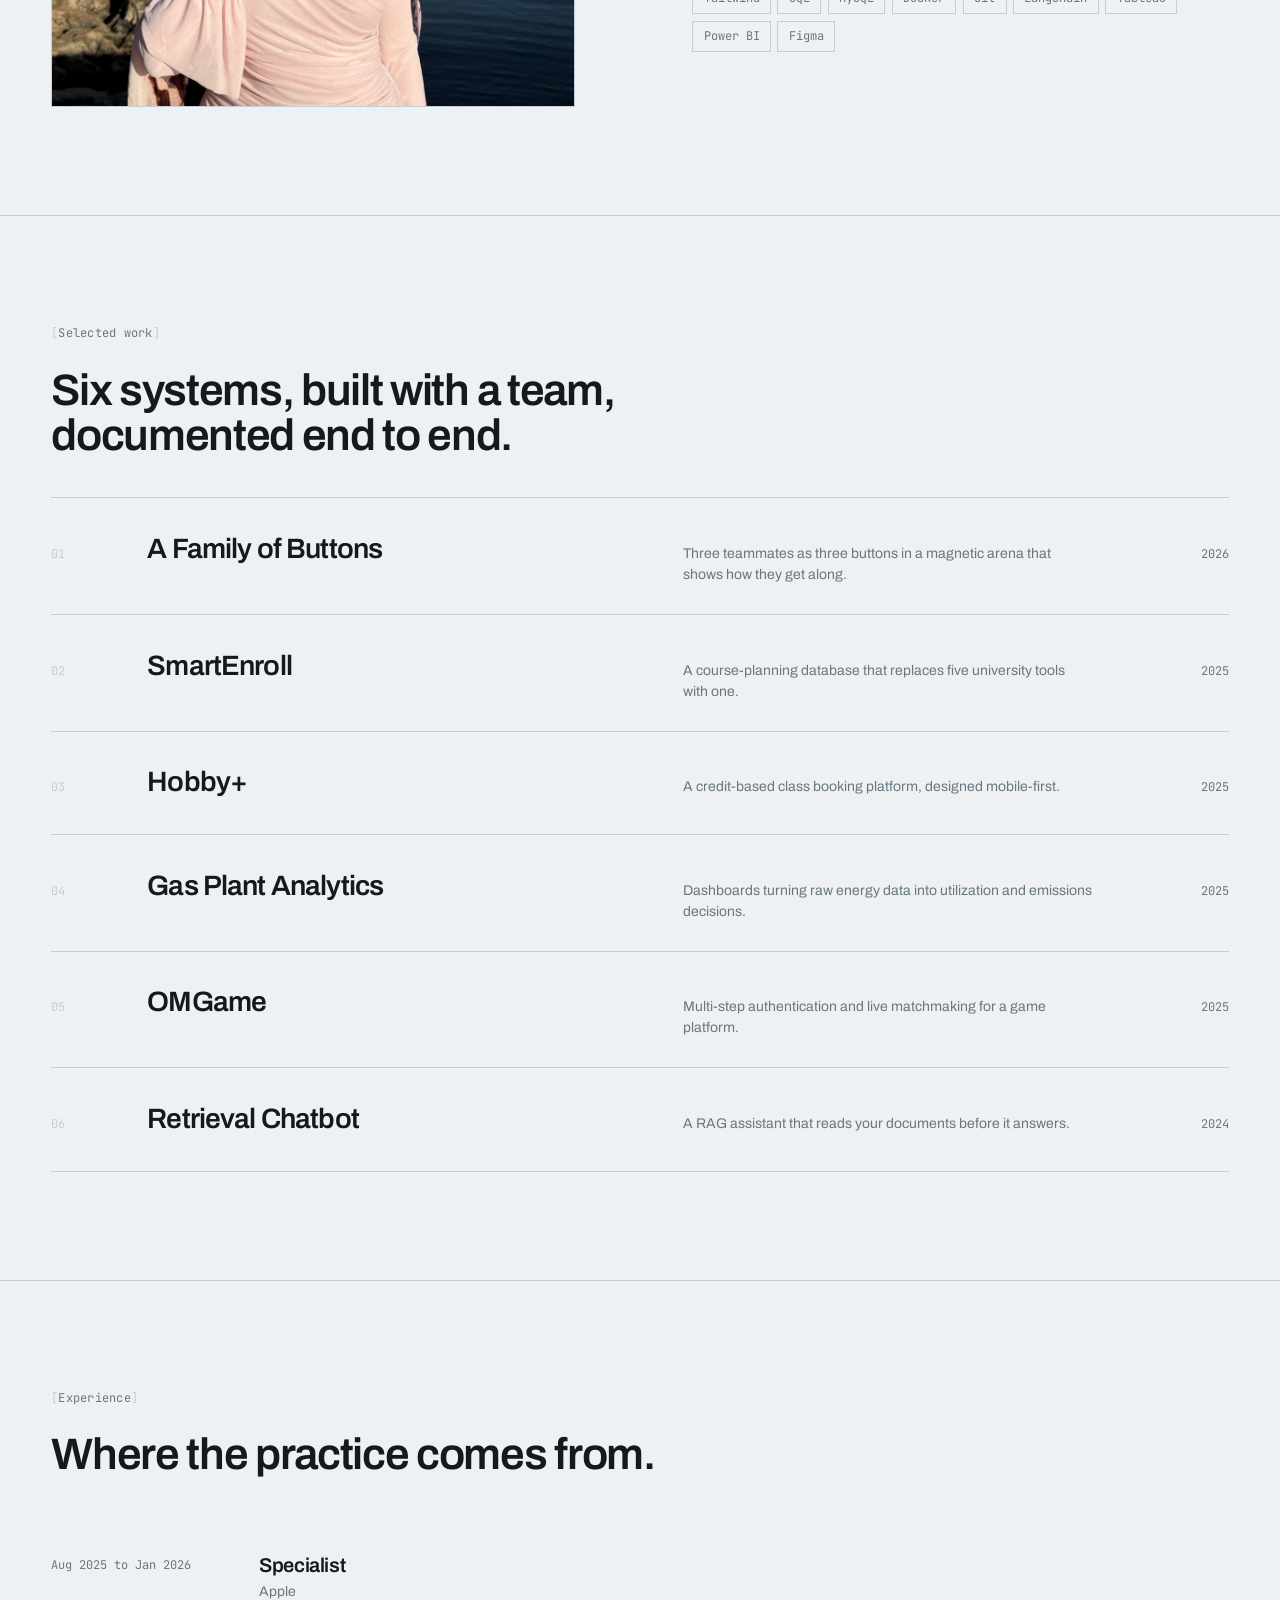
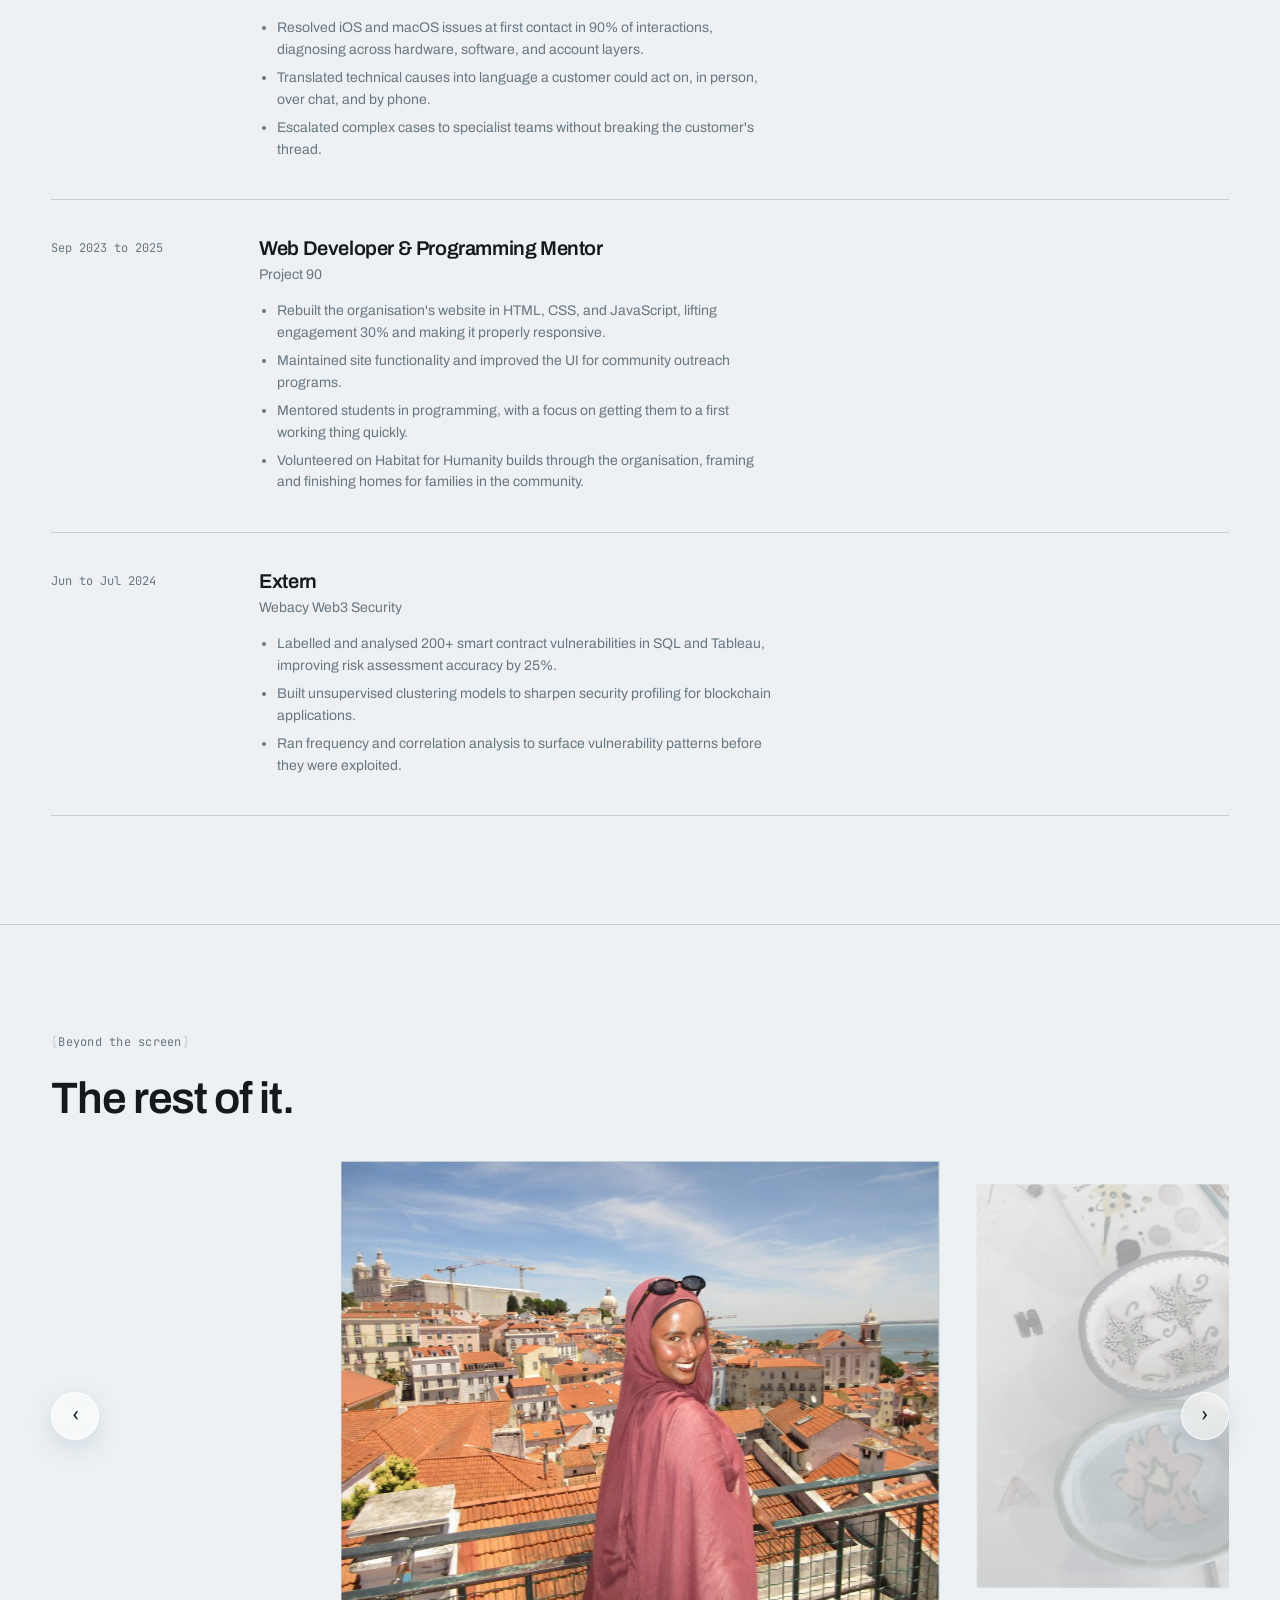
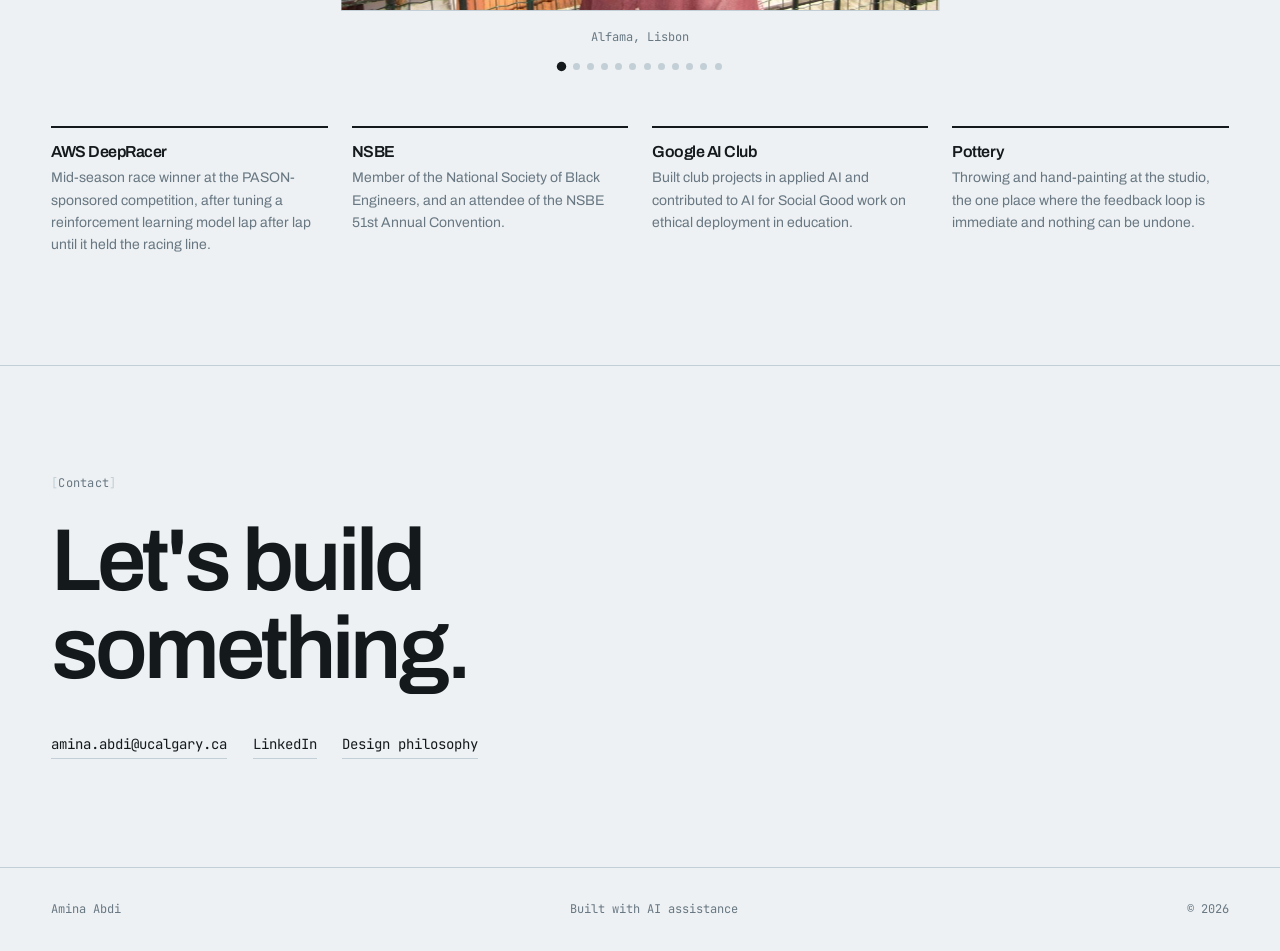
==== commit 4d756759: "Added AI assistance note to footer for citing use" ====
--- a/index.html
+++ b/index.html
@@ -261,6 +261,7 @@
 
 <footer class="foot">
   <span>Amina Abdi</span>
+  <span>Built with AI assistance</span>
   <span>&copy; 2026</span>
 </footer>
 
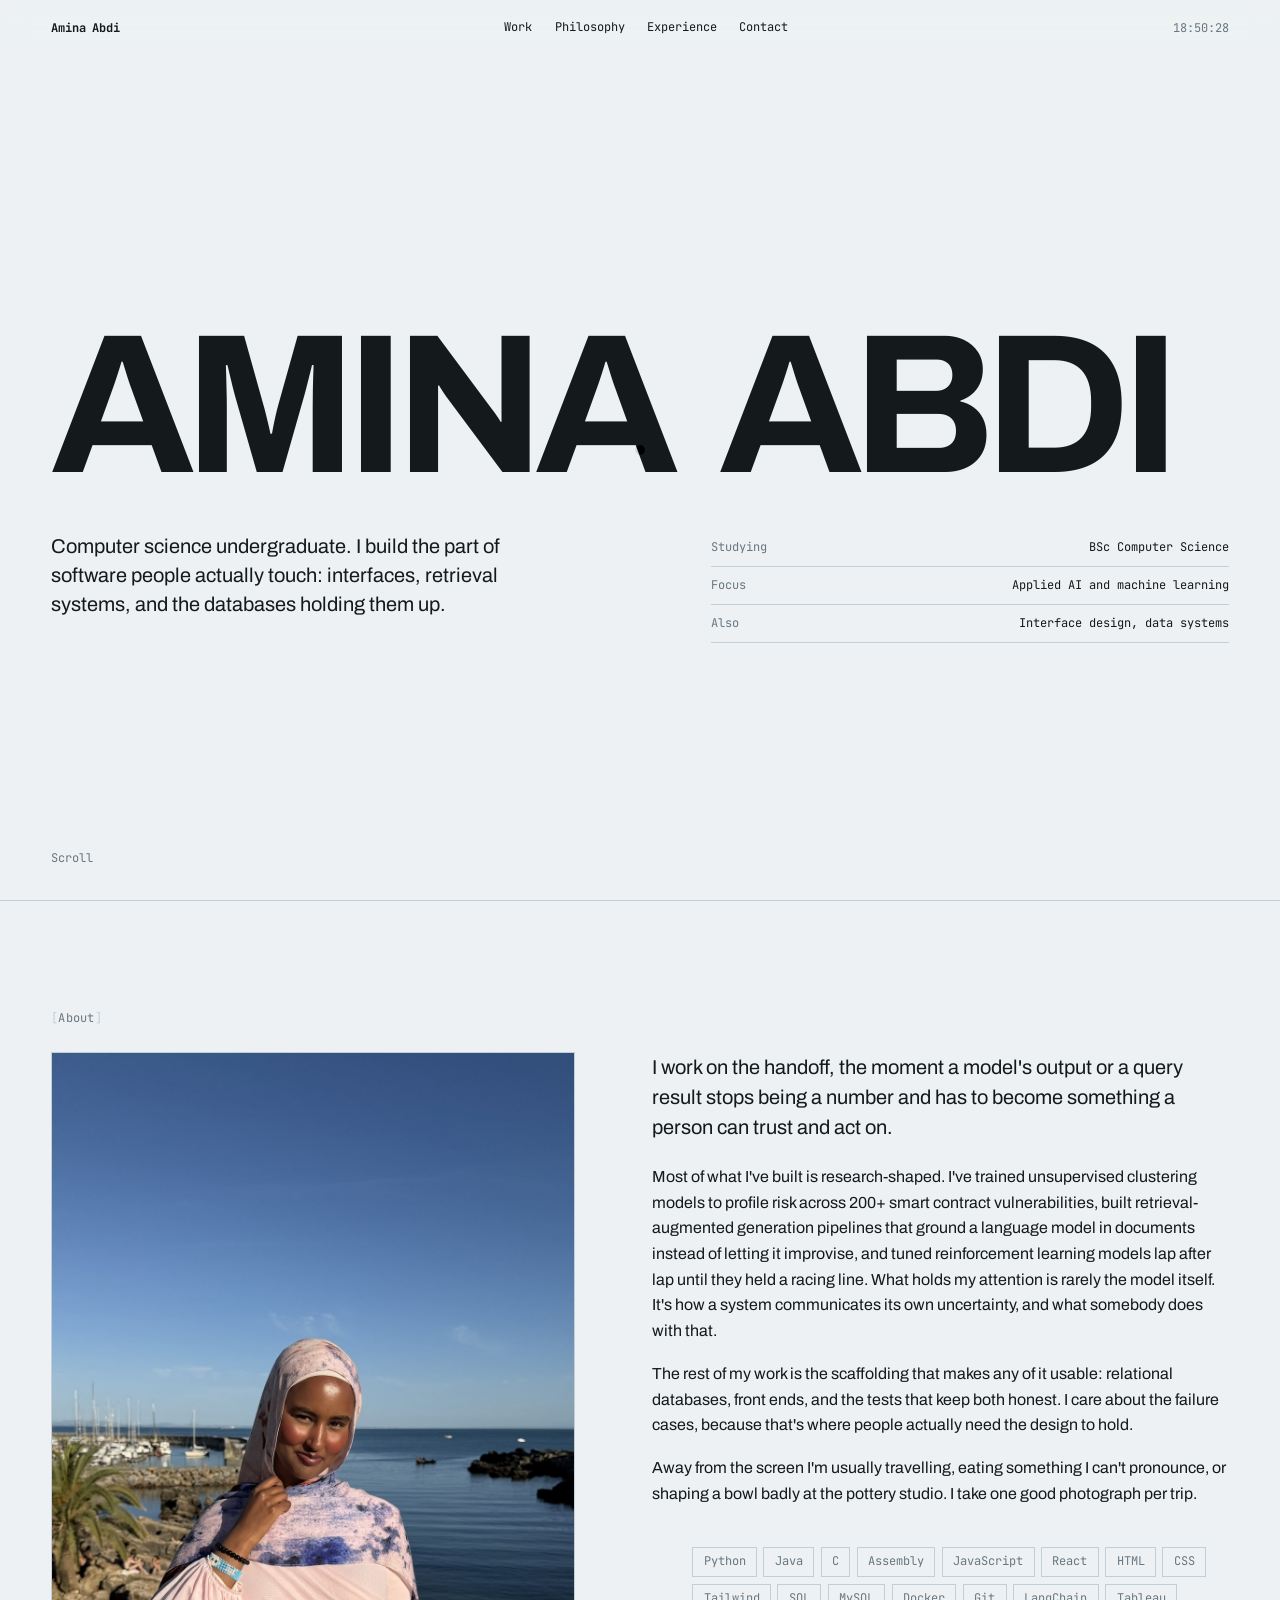
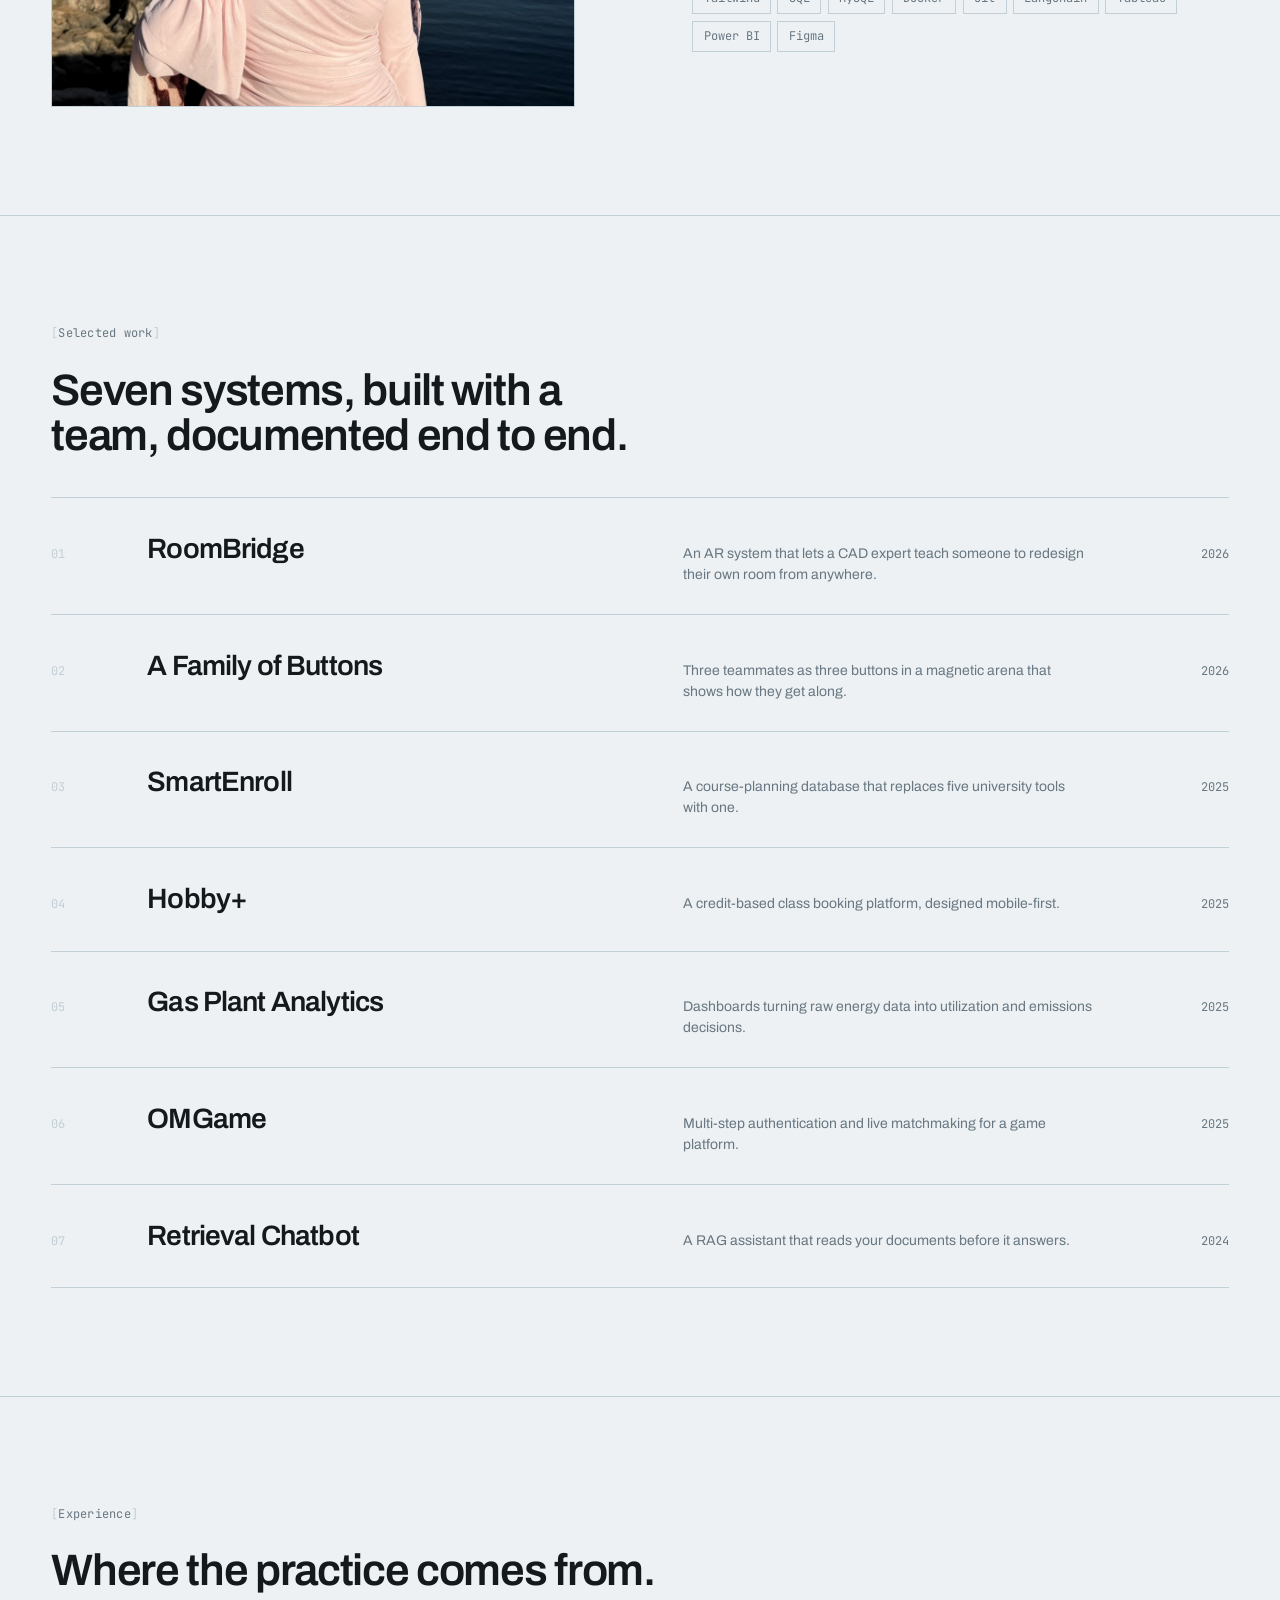
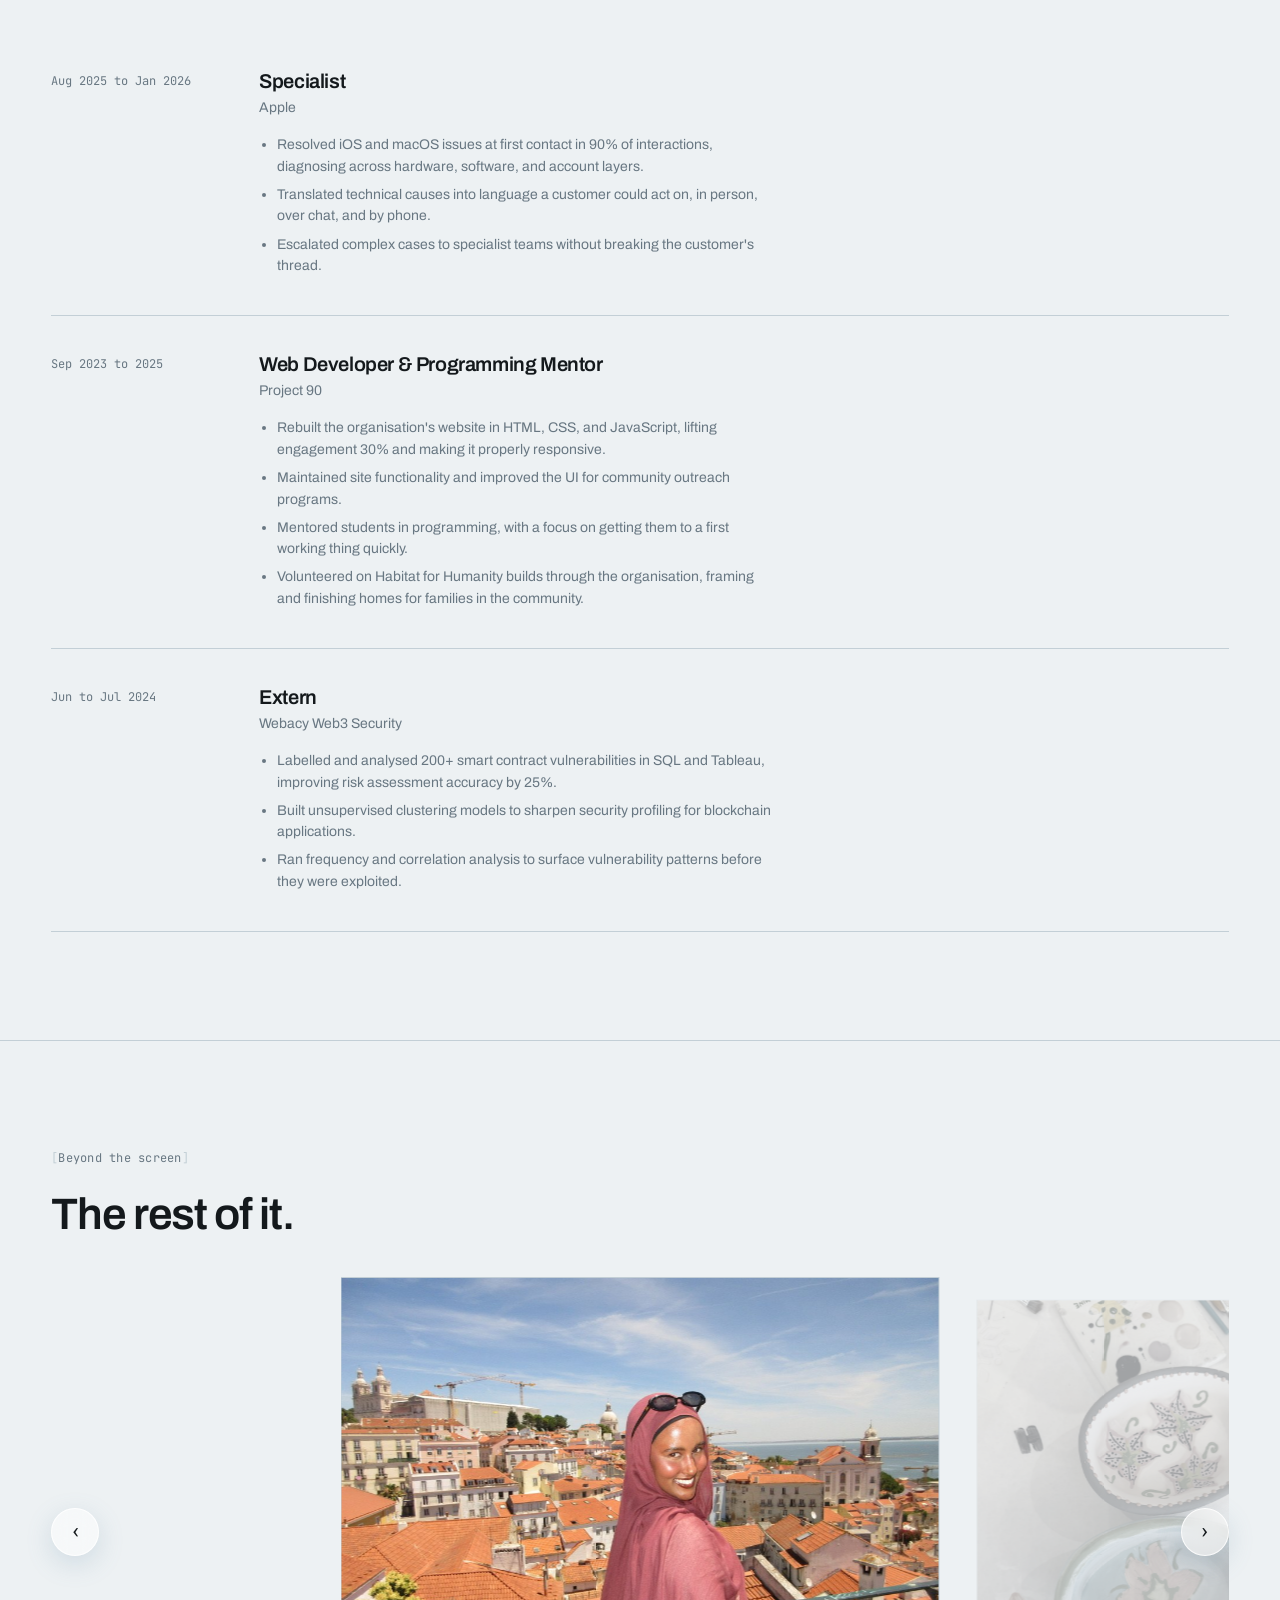
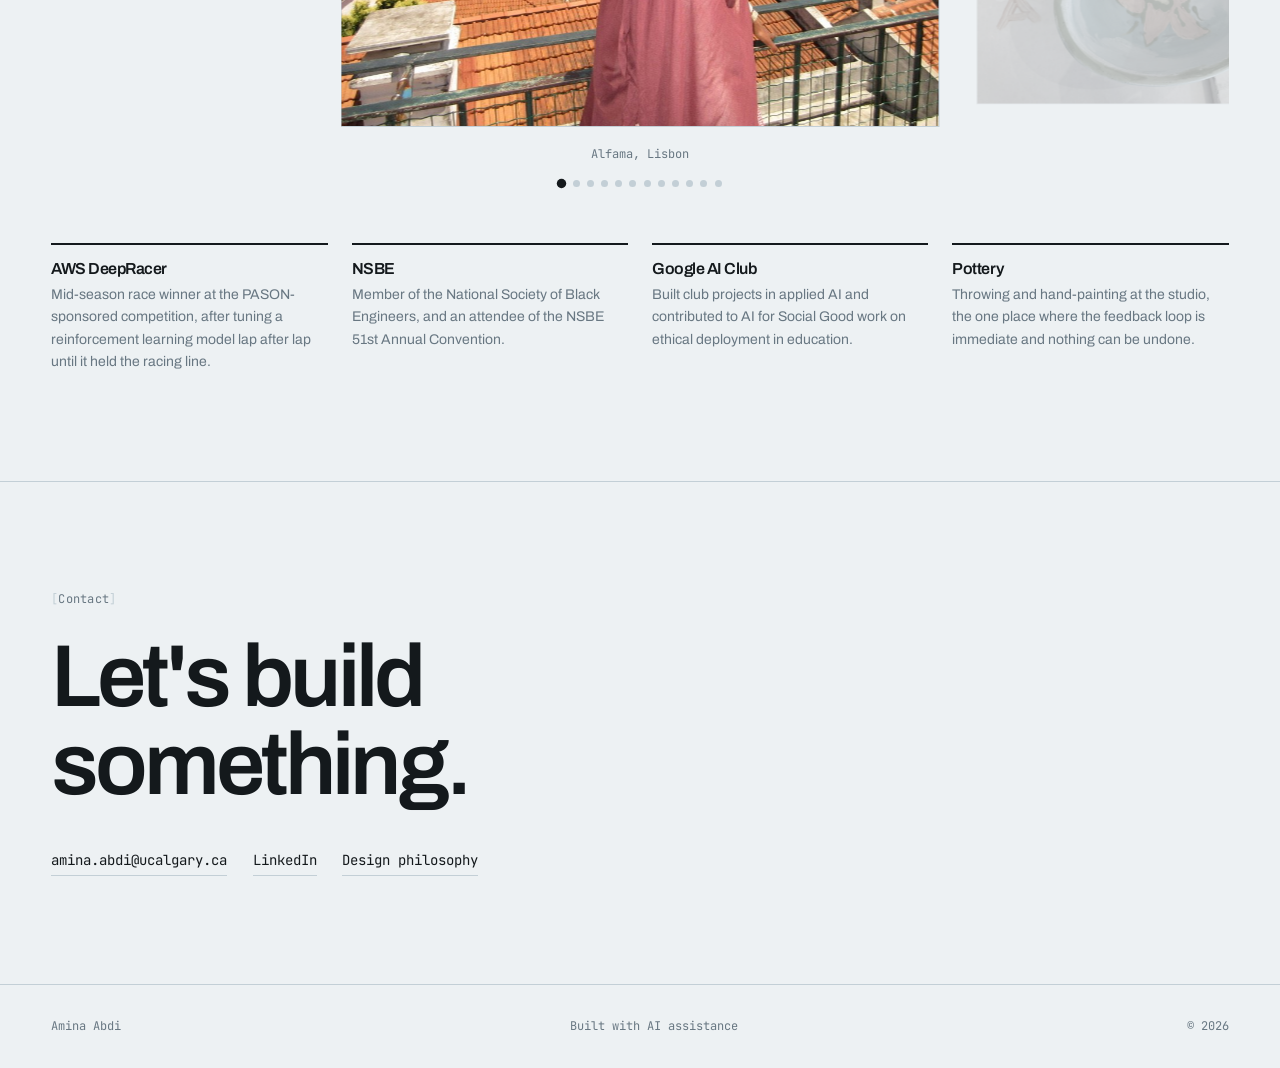
==== commit c21a6893: "Add RoomBridge to work list and renumber projects" ====
--- a/index.html
+++ b/index.html
@@ -98,47 +98,54 @@
 <section class="section" id="work">
   <div class="wrap">
     <span class="marker">Selected work</span>
-    <h2 class="section-head reveal">Six systems, built with a team, documented end to end.</h2>
+    <h2 class="section-head reveal">Seven systems, built with a team, documented end to end.</h2>
 
     <div class="work-list">
 
+      <a class="work-row" href="work/roombridge.html" data-preview="assets/img/rb-view.jpg">
+        <span class="work-index">01</span>
+        <span class="work-title">RoomBridge</span>
+        <span class="work-desc">An AR system that lets a CAD expert teach someone to redesign their own room from anywhere.</span>
+        <span class="work-year">2026</span>
+      </a>
+
       <a class="work-row" href="work/family-of-buttons.html" data-preview="assets/img/fob-final.jpg">
-        <span class="work-index">01</span>
+        <span class="work-index">02</span>
         <span class="work-title">A Family of Buttons</span>
         <span class="work-desc">Three teammates as three buttons in a magnetic arena that shows how they get along.</span>
         <span class="work-year">2026</span>
       </a>
 
       <a class="work-row" href="work/smartenroll.html" data-preview="assets/img/smartenroll-erd.png">
-        <span class="work-index">02</span>
+        <span class="work-index">03</span>
         <span class="work-title">SmartEnroll</span>
         <span class="work-desc">A course-planning database that replaces five university tools with one.</span>
         <span class="work-year">2025</span>
       </a>
 
       <a class="work-row" href="work/hobbyplus.html" data-preview="assets/img/hobbyplus-mobile.png">
-        <span class="work-index">03</span>
+        <span class="work-index">04</span>
         <span class="work-title">Hobby+</span>
         <span class="work-desc">A credit-based class booking platform, designed mobile-first.</span>
         <span class="work-year">2025</span>
       </a>
 
       <a class="work-row" href="work/gas-analytics.html" data-preview="assets/img/hackathon.png">
-        <span class="work-index">04</span>
+        <span class="work-index">05</span>
         <span class="work-title">Gas Plant Analytics</span>
         <span class="work-desc">Dashboards turning raw energy data into utilization and emissions decisions.</span>
         <span class="work-year">2025</span>
       </a>
 
       <a class="work-row" href="work/omgame.html" data-preview="assets/img/omgame.png">
-        <span class="work-index">05</span>
+        <span class="work-index">06</span>
         <span class="work-title">OMGame</span>
         <span class="work-desc">Multi-step authentication and live matchmaking for a game platform.</span>
         <span class="work-year">2025</span>
       </a>
 
       <a class="work-row" href="work/ai-chatbot.html" data-preview="assets/img/chatbot.png">
-        <span class="work-index">06</span>
+        <span class="work-index">07</span>
         <span class="work-title">Retrieval Chatbot</span>
         <span class="work-desc">A RAG assistant that reads your documents before it answers.</span>
         <span class="work-year">2024</span>
